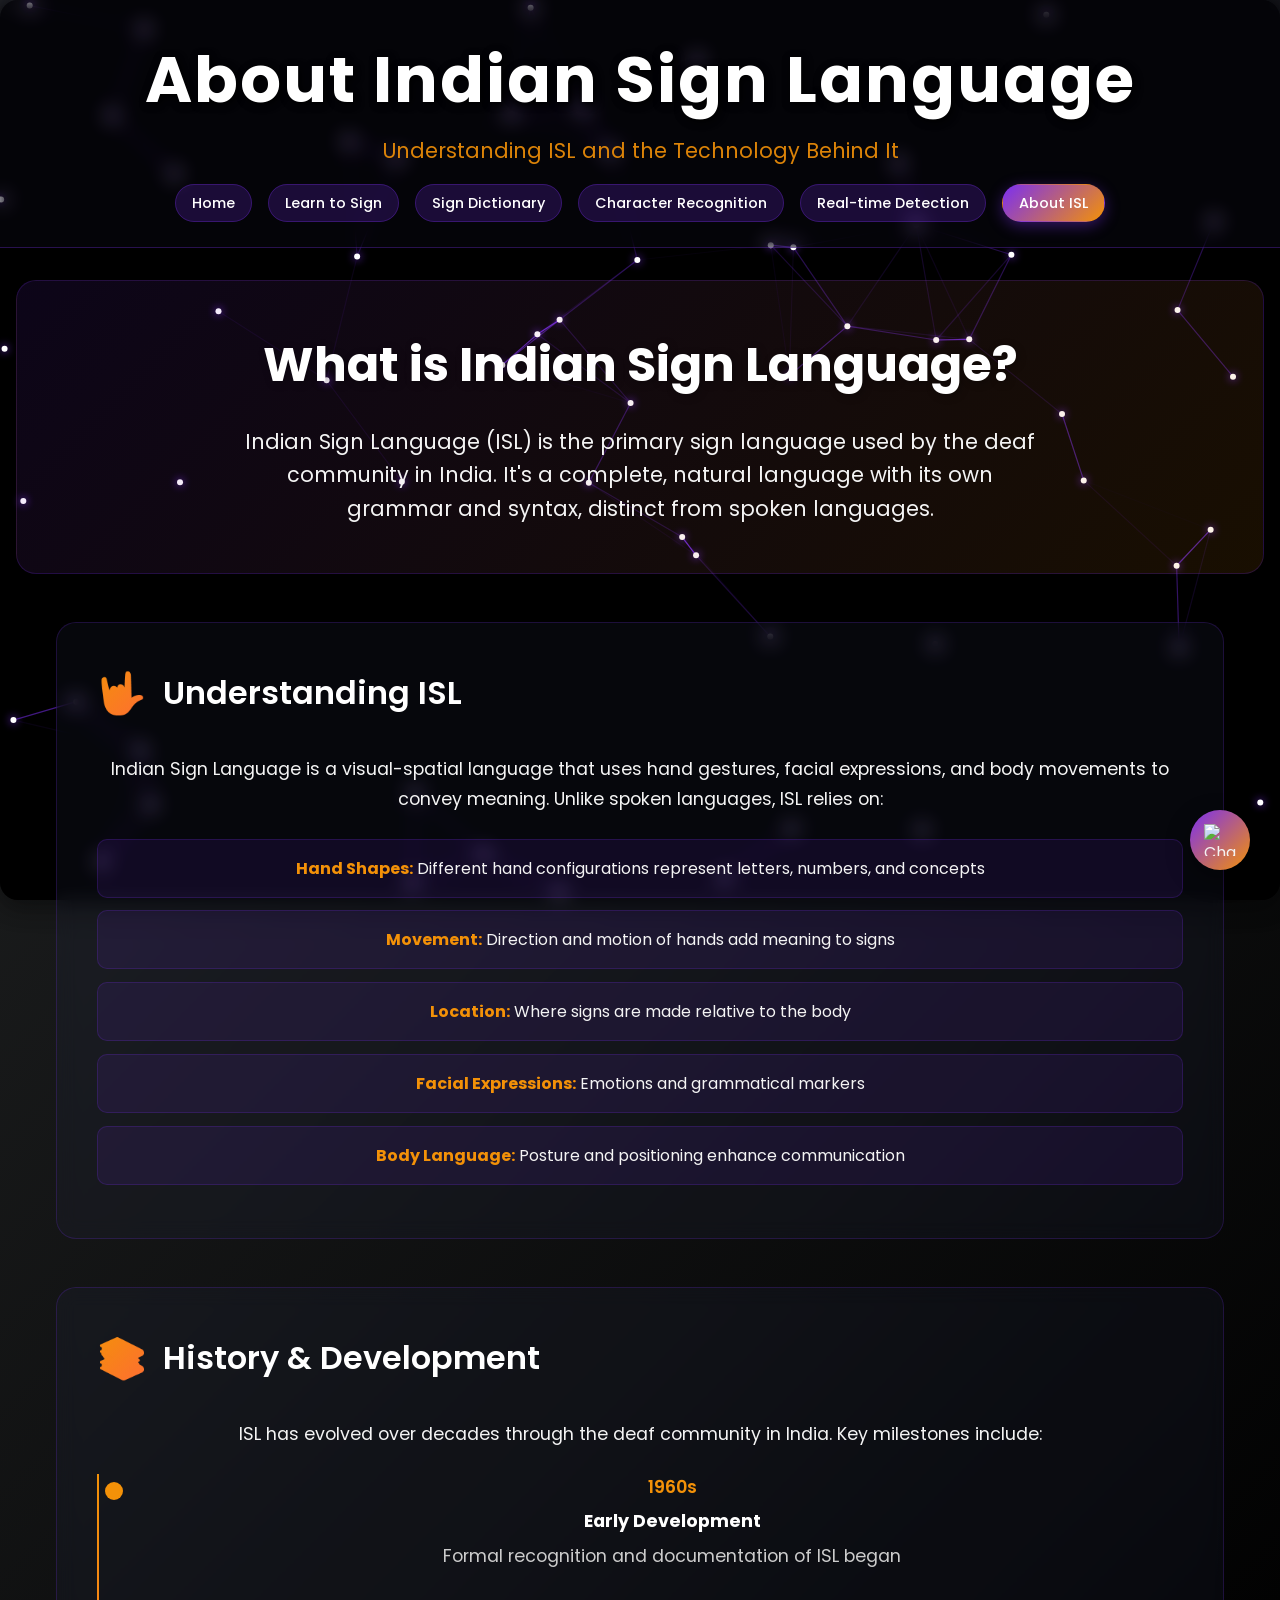
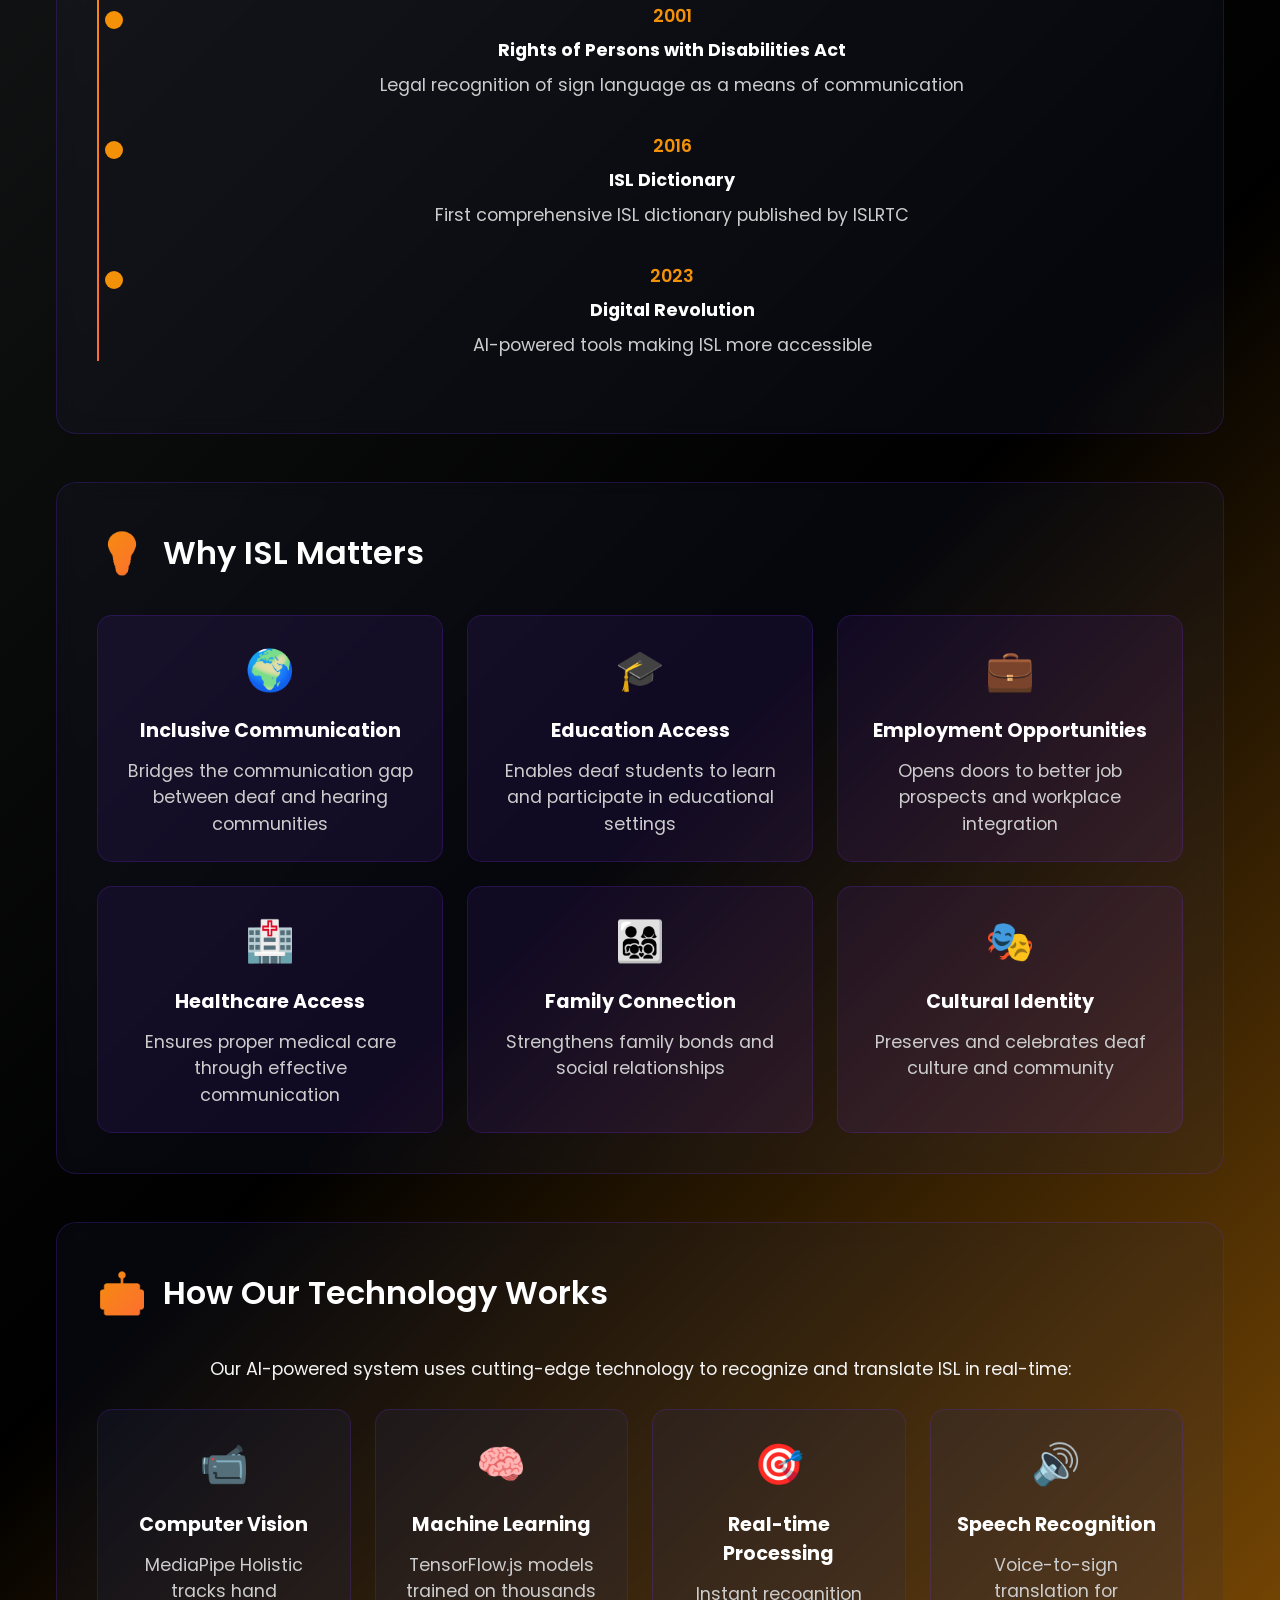
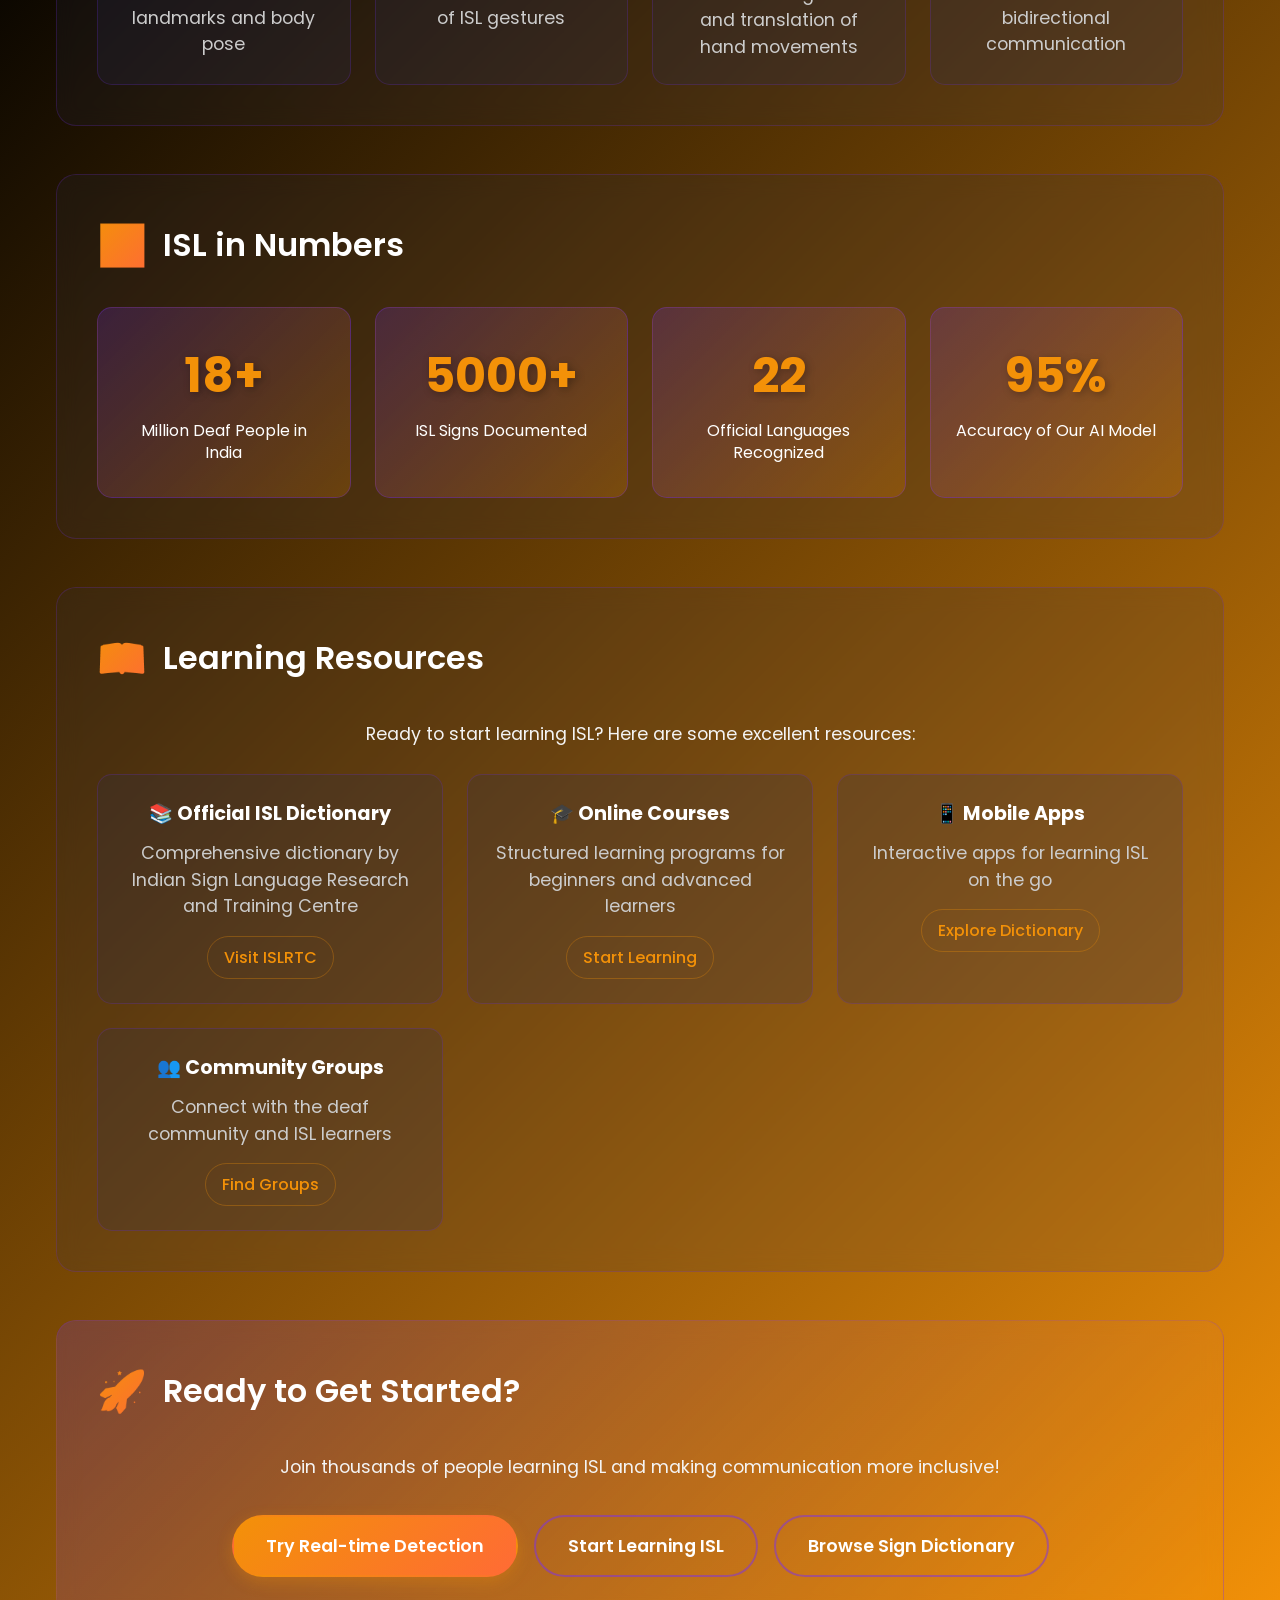
==== src/pages/about.html @ 0813d671 "major fucking changes(character level)" ====
<!DOCTYPE html>
<html lang="en">
<head>
    <meta charset="UTF-8">
    <meta name="viewport" content="width=device-width, initial-scale=1.0">
    <title>About Indian Sign Language - Sign Language Translator</title>
    <meta name="description" content="Learn about Indian Sign Language (ISL), its history, importance, and how AI technology is making it accessible to everyone.">
    <link href="https://fonts.googleapis.com/css2?family=Poppins:wght@300;400;500;600;700&display=swap" rel="stylesheet">
    <link rel="stylesheet" href="../css/style.css">
    <script src="https://cdn.jsdelivr.net/npm/@tensorflow/tfjs@3.11.0/dist/tf.min.js"></script>
    <script src="https://cdn.jsdelivr.net/npm/@mediapipe/holistic/holistic.js" crossorigin="anonymous"></script>
    <script src="https://cdn.jsdelivr.net/npm/@mediapipe/drawing_utils/drawing_utils.js" crossorigin="anonymous"></script>
    <script src="https://cdn.jsdelivr.net/npm/@mediapipe/camera_utils/camera_utils.js" crossorigin="anonymous"></script>
</head>
<body>
    <!-- Background animation canvas -->
    <canvas id="isl-bg-canvas" style="position:fixed;top:0;left:0;width:100vw;height:100vh;z-index:-1;"></canvas>
    
    <header class="header">
        <div class="header-content">
            <h1>About Indian Sign Language</h1>
            <p class="subtitle">Understanding ISL and the Technology Behind It</p>
            
            <!-- Navigation Menu -->
            <nav class="main-nav">
                <ul class="nav-list">
                    <li><a href="../../index.html" class="nav-link">Home</a></li>
                    <li><a href="learn.html" class="nav-link">Learn to Sign</a></li>
                    <li><a href="dictionary.html" class="nav-link">Sign Dictionary</a></li>
                    <li><a href="character.html" class="nav-link">Character Recognition</a></li>
                    <li><a href="realtime.html" class="nav-link">Real-time Detection</a></li>
                    <li><a href="about.html" class="nav-link active">About ISL</a></li>
                </ul>
            </nav>
        </div>
    </header>

    <main class="main-content">
        <!-- Hero Section -->
        <section class="hero-section">
            <div class="hero-content">
                <h2>What is Indian Sign Language?</h2>
                <p class="hero-description">
                    Indian Sign Language (ISL) is the primary sign language used by the deaf community in India. 
                    It's a complete, natural language with its own grammar and syntax, distinct from spoken languages.
                </p>
            </div>
        </section>

        <!-- Main Content Grid -->
        <div class="about-content-grid">
            <!-- What is ISL Section -->
            <section class="about-section">
                <div class="section-header">
                    <div class="section-icon">🤟</div>
                    <h3>Understanding ISL</h3>
                </div>
                <div class="section-content">
                    <p>
                        Indian Sign Language is a visual-spatial language that uses hand gestures, facial expressions, 
                        and body movements to convey meaning. Unlike spoken languages, ISL relies on:
                    </p>
                    <ul class="feature-list">
                        <li><strong>Hand Shapes:</strong> Different hand configurations represent letters, numbers, and concepts</li>
                        <li><strong>Movement:</strong> Direction and motion of hands add meaning to signs</li>
                        <li><strong>Location:</strong> Where signs are made relative to the body</li>
                        <li><strong>Facial Expressions:</strong> Emotions and grammatical markers</li>
                        <li><strong>Body Language:</strong> Posture and positioning enhance communication</li>
                    </ul>
                </div>
            </section>

            <!-- History Section -->
            <section class="about-section">
                <div class="section-header">
                    <div class="section-icon">📚</div>
                    <h3>History & Development</h3>
                </div>
                <div class="section-content">
                    <p>
                        ISL has evolved over decades through the deaf community in India. Key milestones include:
                    </p>
                    <div class="timeline">
                        <div class="timeline-item">
                            <div class="timeline-date">1960s</div>
                            <div class="timeline-content">
                                <h4>Early Development</h4>
                                <p>Formal recognition and documentation of ISL began</p>
                            </div>
                        </div>
                        <div class="timeline-item">
                            <div class="timeline-date">2001</div>
                            <div class="timeline-content">
                                <h4>Rights of Persons with Disabilities Act</h4>
                                <p>Legal recognition of sign language as a means of communication</p>
                            </div>
                        </div>
                        <div class="timeline-item">
                            <div class="timeline-date">2016</div>
                            <div class="timeline-content">
                                <h4>ISL Dictionary</h4>
                                <p>First comprehensive ISL dictionary published by ISLRTC</p>
                            </div>
                        </div>
                        <div class="timeline-item">
                            <div class="timeline-date">2023</div>
                            <div class="timeline-content">
                                <h4>Digital Revolution</h4>
                                <p>AI-powered tools making ISL more accessible</p>
                            </div>
                        </div>
                    </div>
                </div>
            </section>

            <!-- Importance Section -->
            <section class="about-section">
                <div class="section-header">
                    <div class="section-icon">💡</div>
                    <h3>Why ISL Matters</h3>
                </div>
                <div class="section-content">
                    <div class="importance-grid">
                        <div class="importance-card">
                            <div class="importance-icon">🌍</div>
                            <h4>Inclusive Communication</h4>
                            <p>Bridges the communication gap between deaf and hearing communities</p>
                        </div>
                        <div class="importance-card">
                            <div class="importance-icon">🎓</div>
                            <h4>Education Access</h4>
                            <p>Enables deaf students to learn and participate in educational settings</p>
                        </div>
                        <div class="importance-card">
                            <div class="importance-icon">💼</div>
                            <h4>Employment Opportunities</h4>
                            <p>Opens doors to better job prospects and workplace integration</p>
                        </div>
                        <div class="importance-card">
                            <div class="importance-icon">🏥</div>
                            <h4>Healthcare Access</h4>
                            <p>Ensures proper medical care through effective communication</p>
                        </div>
                        <div class="importance-card">
                            <div class="importance-icon">👨‍👩‍👧‍👦</div>
                            <h4>Family Connection</h4>
                            <p>Strengthens family bonds and social relationships</p>
                        </div>
                        <div class="importance-card">
                            <div class="importance-icon">🎭</div>
                            <h4>Cultural Identity</h4>
                            <p>Preserves and celebrates deaf culture and community</p>
                        </div>
                    </div>
                </div>
            </section>

            <!-- Technology Section -->
            <section class="about-section">
                <div class="section-header">
                    <div class="section-icon">🤖</div>
                    <h3>How Our Technology Works</h3>
                </div>
                <div class="section-content">
                    <p>
                        Our AI-powered system uses cutting-edge technology to recognize and translate ISL in real-time:
                    </p>
                    <div class="tech-stack">
                        <div class="tech-item">
                            <div class="tech-icon">📹</div>
                            <h4>Computer Vision</h4>
                            <p>MediaPipe Holistic tracks hand landmarks and body pose</p>
                        </div>
                        <div class="tech-item">
                            <div class="tech-icon">🧠</div>
                            <h4>Machine Learning</h4>
                            <p>TensorFlow.js models trained on thousands of ISL gestures</p>
                        </div>
                        <div class="tech-item">
                            <div class="tech-icon">🎯</div>
                            <h4>Real-time Processing</h4>
                            <p>Instant recognition and translation of hand movements</p>
                        </div>
                        <div class="tech-item">
                            <div class="tech-icon">🔊</div>
                            <h4>Speech Recognition</h4>
                            <p>Voice-to-sign translation for bidirectional communication</p>
                        </div>
                    </div>
                </div>
            </section>

            <!-- Statistics Section -->
            <section class="about-section">
                <div class="section-header">
                    <div class="section-icon">📊</div>
                    <h3>ISL in Numbers</h3>
                </div>
                <div class="section-content">
                    <div class="stats-grid">
                        <div class="stat-card">
                            <div class="stat-number">18+</div>
                            <div class="stat-label">Million Deaf People in India</div>
                        </div>
                        <div class="stat-card">
                            <div class="stat-number">5000+</div>
                            <div class="stat-label">ISL Signs Documented</div>
                        </div>
                        <div class="stat-card">
                            <div class="stat-number">22</div>
                            <div class="stat-label">Official Languages Recognized</div>
                        </div>
                        <div class="stat-card">
                            <div class="stat-number">95%</div>
                            <div class="stat-label">Accuracy of Our AI Model</div>
                        </div>
                    </div>
                </div>
            </section>

            <!-- Learning Resources Section -->
            <section class="about-section">
                <div class="section-header">
                    <div class="section-icon">📖</div>
                    <h3>Learning Resources</h3>
                </div>
                <div class="section-content">
                    <p>
                        Ready to start learning ISL? Here are some excellent resources:
                    </p>
                    <div class="resources-grid">
                        <div class="resource-card">
                            <h4>📚 Official ISL Dictionary</h4>
                            <p>Comprehensive dictionary by Indian Sign Language Research and Training Centre</p>
                            <a href="https://islrtc.nic.in/" target="_blank" class="resource-link">Visit ISLRTC</a>
                        </div>
                        <div class="resource-card">
                            <h4>🎓 Online Courses</h4>
                            <p>Structured learning programs for beginners and advanced learners</p>
                            <a href="learn.html" class="resource-link">Start Learning</a>
                        </div>
                        <div class="resource-card">
                            <h4>📱 Mobile Apps</h4>
                            <p>Interactive apps for learning ISL on the go</p>
                            <a href="dictionary.html" class="resource-link">Explore Dictionary</a>
                        </div>
                        <div class="resource-card">
                            <h4>👥 Community Groups</h4>
                            <p>Connect with the deaf community and ISL learners</p>
                            <a href="#" class="resource-link">Find Groups</a>
                        </div>
                    </div>
                </div>
            </section>

            <!-- Call to Action Section -->
            <section class="about-section cta-section">
                <div class="section-header">
                    <div class="section-icon">🚀</div>
                    <h3>Ready to Get Started?</h3>
                </div>
                <div class="section-content">
                    <p>
                        Join thousands of people learning ISL and making communication more inclusive!
                    </p>
                    <div class="cta-buttons">
                        <a href="index.html" class="cta-button primary">Try Real-time Detection</a>
                        <a href="learn.html" class="cta-button secondary">Start Learning ISL</a>
                        <a href="dictionary.html" class="cta-button secondary">Browse Sign Dictionary</a>
                    </div>
                </div>
            </section>
        </div>
    </main>

    <!-- Chat Support -->
    <div id="chat-bubble" class="chat-bubble" aria-label="Open chat support">
        <img src="https://img.icons8.com/color/48/000000/chat--v1.png" alt="Chat Support"/>
    </div>

    <div id="chat-window" class="chat-window" role="dialog" aria-labelledby="chat-header">
        <div id="chat-header" class="chat-header">
            <h2 id="chat-title">Sign Language Bot</h2>
            <button id="close-chat" aria-label="Close chat">×</button>
        </div>
        <div id="chat-body" class="chat-body">
            <div class="chat-message bot">
                <p>Hello! I'm your Sign Language Assistant. Ask me anything about ISL, this project, or how to get started with sign language learning!</p>
            </div>
        </div>
        <div id="chat-footer" class="chat-footer">
            <input type="text" id="chat-input" placeholder="Ask a question..." aria-label="Type your message">
            <button id="chat-send" aria-label="Send message">Send</button>
        </div>
    </div>

    <script src="../js/script.js"></script>
</body>
</html>
---- src/css/style.css ----
/* Ensures ISL background animation covers the whole website and is always behind all content */
#isl-bg-canvas {
    position: fixed !important;
    top: 0;
    left: 0;
    width: 100vw !important;
    height: 100vh !important;
    z-index: -1000 !important;
    pointer-events: none;
    opacity: 0.45;
}

/* Ensures node animation canvas always covers the whole website */
#node-bg-canvas {
    position: fixed !important;
    top: 0 !important;
    left: 0 !important;
    width: 100vw !important;
    height: 100vh !important;
    z-index: -1 !important;
    pointer-events: none !important;
    display: block !important;
}

@import url('https://fonts.googleapis.com/css2?family=Poppins:wght@300;400;500;600;700&display=swap');

/* Resets and Base Styles */
* {
    margin: 0;
    padding: 0;
    box-sizing: border-box;
}

body {
    font-family: 'Poppins', sans-serif;
    display: flex;
    flex-direction: column;
    align-items: center;
    justify-content: flex-start;
    min-height: 100vh;
    background: linear-gradient(135deg, #232526 0%, #000000 50%, #f39108 100%);
    color: #f4f4f4;
    text-align: center;
    transition: background 0.5s;
    overflow-x: hidden;
}

/* Header Styles */
.header {
    width: 100%;
    padding: 2rem 1rem;
    background: rgba(44, 47, 84, 0.1);
    backdrop-filter: blur(10px);
    border-bottom: 1px solid rgba(123, 47, 242, 0.3);
    margin-bottom: 2rem;
}

.header-content {
    max-width: 1200px;
    margin: 0 auto;
}

.header h1 {
    font-weight: 700;
    font-size: clamp(2.5rem, 5vw, 4rem);
    letter-spacing: 2px;
    color: #fff;
    text-shadow: 2px 2px 8px #000000, 0 2px 8px rgba(0,0,0,0.25);
    margin-bottom: 0.5rem;
}

.subtitle {
    font-size: clamp(1rem, 2.5vw, 1.3rem);
    color: #f39108;
    font-weight: 400;
    opacity: 0.9;
    margin-bottom: 1.5rem;
}

/* Navigation Styles */
.main-nav {
    margin-top: 1rem;
}

.nav-list {
    display: flex;
    list-style: none;
    gap: 1rem;
    justify-content: center;
    flex-wrap: wrap;
}

.nav-link {
    color: #fff;
    text-decoration: none;
    padding: 0.5rem 1rem;
    border-radius: 25px;
    background: rgba(123, 47, 242, 0.2);
    border: 1px solid rgba(123, 47, 242, 0.3);
    transition: all 0.3s ease;
    font-weight: 500;
    font-size: 0.9rem;
}

.nav-link:hover {
    background: rgba(123, 47, 242, 0.4);
    border-color: rgba(123, 47, 242, 0.6);
    transform: translateY(-2px);
}

.nav-link.active {
    background: linear-gradient(135deg, #7b2ff2, #f39108);
    border-color: transparent;
    box-shadow: 0 4px 15px rgba(123, 47, 242, 0.4);
}

/* Main Content */
.main-content {
    width: 100%;
    max-width: 1400px;
    margin: 0 auto;
    padding: 0 1rem;
}

/* Main Layout */
.main-flex-row {
    display: flex;
    flex-direction: row;
    justify-content: center;
    align-items: flex-start;
    gap: 2rem;
    width: 100%;
    margin-bottom: 3rem;
}

/* Container Styles */
.container {
    display: flex;
    flex-direction: column;
    align-items: center;
    background: rgba(44, 47, 84, 0.35);
    border-radius: 20px;
    box-shadow: 0 8px 32px 0 rgba(31, 38, 135, 0.18);
    padding: 2rem;
    backdrop-filter: blur(16px) saturate(180%);
    -webkit-backdrop-filter: blur(16px) saturate(180%);
    border: 1.5px solid #ebe9ed;
    transition: transform 0.3s ease, box-shadow 0.3s ease;
    min-width: 800px;
    max-width: 800px;
}

.container:hover {
    transform: translateY(-5px);
    box-shadow: 0 15px 40px 0 rgba(123, 47, 242, 0.2);
}

/* Camera Section */
.camera-section {
    width: 100%;
}

.camera-header {
    display: flex;
    justify-content: space-between;
    align-items: center;
    margin-bottom: 1.5rem;
    padding: 0 1rem;
}

.camera-header h2 {
    font-size: 1.5rem;
    color: #fff;
    font-weight: 600;
}

.status-indicator {
    display: flex;
    align-items: center;
    gap: 0.5rem;
}

.status-dot {
    width: 8px;
    height: 8px;
    border-radius: 50%;
    background: #f39108;
    animation: pulse 2s infinite;
}

.status-text {
    font-size: 0.9rem;
    color: #f39108;
    font-weight: 500;
}

@keyframes pulse {
    0%, 100% { opacity: 1; }
    50% { opacity: 0.5; }
}

/* Video Container */
.video-container {
    position: relative;
    margin-bottom: 1.5rem;
}

canvas {
    border-radius: 18px;
    box-shadow: 0 8px 25px rgba(0,0,0,0.3);
    width: 760px !important;
    height: 540px !important;
    background: #000;
}

.camera-overlay {
    position: absolute;
    top: 50%;
    left: 50%;
    transform: translate(-50%, -50%);
    background: rgba(0, 0, 0, 0.7);
    color: white;
    padding: 1rem 2rem;
    border-radius: 25px;
    backdrop-filter: blur(10px);
    opacity: 0.8;
    pointer-events: none;
}

.overlay-text {
    font-size: 1.1rem;
    font-weight: 500;
}

/* Detection Output */
.detection-output {
    text-align: center;
    padding: 1rem;
}

.detection-output h3 {
    font-size: 1.2rem;
    color: #f39108;
    margin-bottom: 0.5rem;
    font-weight: 600;
}

.output-text {
    font-size: 2.5rem;
    font-weight: 600;
    color: #fff;
    min-height: 60px;
    animation: fadeIn 0.5s ease-in-out;
    text-shadow: 2px 2px 4px rgba(0,0,0,0.7);
    background: linear-gradient(45deg, #fff, #f39108);
    -webkit-background-clip: text;
    -webkit-text-fill-color: transparent;
    background-clip: text;
}

@keyframes fadeIn {
    from {
        opacity: 0;
        transform: translateY(20px);
    }
    to {
        opacity: 1;
        transform: translateY(0);
    }
}

/* Tutorial Panel */
.tutorial-panel {
    width: 100%;
    max-width: 900px;
    min-width: 700px;
    height: auto;
    background: rgba(44, 47, 84, 0.35);
    border-radius: 20px;
    box-shadow: 0 8px 32px 0 rgba(31, 38, 135, 0.18);
    padding: 2rem;
    backdrop-filter: blur(16px) saturate(180%);
    -webkit-backdrop-filter: blur(16px) saturate(180%);
    border: 1.2px solid #7b2ff2;
    display: flex;
    flex-direction: column;
    align-items: center;
}

.tutorial-title {
    font-size: 1.4rem;
    font-weight: 600;
    margin-bottom: 1.5rem;
    color: #fff;
    letter-spacing: 1px;
    text-align: center;
    padding-bottom: 1rem;
    border-bottom: 2px solid rgba(123, 47, 242, 0.3);
}

.tutorial-section {
    display: flex;
    flex-direction: column;
    align-items: center;
    margin-bottom: 1.5rem;
    padding: 1rem;
    background: rgba(123, 47, 242, 0.1);
    border-radius: 15px;
    transition: transform 0.3s ease;
}

.tutorial-section:hover {
    transform: translateY(-3px);
    background: rgba(123, 47, 242, 0.2);
}

.tutorial-section h3 {
    margin: 0 0 0.8rem 0;
    font-size: 1.1rem;
    color: #fff;
    letter-spacing: 1px;
    font-weight: 600;
}

.tutorial-gif {
    width: 100%;
    height: auto;
    aspect-ratio: 1/1;
    object-fit: contain;
    border-radius: 12px;
    background: rgba(0, 0, 0, 0.2);
    box-shadow: 0 4px 15px rgba(0,0,0,0.3);
    margin-bottom: 0.8rem;
}

.sign-description {
    font-size: 0.9rem;
    color: #ccc;
    text-align: center;
    line-height: 1.4;
}

/* Help Section */
.help-section-container {
    display: flex;
    justify-content: center;
    width: 100%;
    margin-bottom: 1rem;
}

.help-section {
    width: 800px;
    margin: 0;
    padding: 0;
}

.help-content {
    background: rgba(44, 47, 84, 0.25);
    border-radius: 20px;
    padding: 2rem;
    backdrop-filter: blur(16px);
    border: 1px solid rgba(123, 47, 242, 0.2);
}

.help-content h2 {
    font-size: 2rem;
    color: #fff;
    margin-bottom: 2rem;
    text-align: center;
    font-weight: 600;
}

.help-steps {
    display: flex;
    flex-direction: row;
    flex-wrap: wrap;
    gap: 1.5rem;
    justify-content: center;
}

.step {
    display: flex;
    align-items: center;
    gap: 1rem;
    padding: 1rem;
    background: rgba(123, 47, 242, 0.1);
    border-radius: 15px;
    transition: transform 0.3s ease;
    min-width: 200px;
    flex: 0 1 auto;
}

.step:hover {
    transform: translateY(-2px);
    background: rgba(123, 47, 242, 0.2);
}

.step-number {
    width: 40px;
    height: 40px;
    background: linear-gradient(135deg, #7b2ff2, #f39108);
    border-radius: 50%;
    display: flex;
    align-items: center;
    justify-content: center;
    font-weight: 700;
    color: white;
    font-size: 1.2rem;
}

.step p {
    font-size: 1rem;
    color: #fff;
    font-weight: 500;
}

/* Audio Section */
.audio-section {
    width: 100%;
    max-width: 1200px;
    margin: 2rem auto;
    padding: 0 1rem;
}

.audio-container {
    background: rgba(44, 47, 84, 0.35);
    border-radius: 20px;
    padding: 2rem;
    backdrop-filter: blur(16px) saturate(180%);
    border: 1.5px solid rgba(123, 47, 242, 0.3);
    box-shadow: 0 8px 32px 0 rgba(31, 38, 135, 0.18);
}

.audio-header {
    text-align: center;
    margin-bottom: 2rem;
}

.audio-header h2 {
    font-size: 2rem;
    color: #fff;
    margin-bottom: 0.5rem;
    font-weight: 600;
}

.audio-header p {
    color: #f39108;
    font-size: 1.1rem;
    opacity: 0.9;
}

.audio-controls {
    display: flex;
    flex-direction: column;
    align-items: center;
    gap: 1rem;
    margin-bottom: 2rem;
}

.mic-button {
    background: linear-gradient(135deg, #7b2ff2, #f39108);
    border: none;
    border-radius: 50px;
    padding: 1.5rem 3rem;
    cursor: pointer;
    transition: all 0.3s ease;
    display: flex;
    align-items: center;
    gap: 1rem;
    box-shadow: 0 8px 25px rgba(123, 47, 242, 0.4);
}

.mic-button:hover {
    transform: translateY(-3px);
    box-shadow: 0 12px 35px rgba(123, 47, 242, 0.6);
}

.mic-button:active {
    transform: translateY(-1px);
}

.mic-button.recording {
    background: linear-gradient(135deg, #ff4444, #ff6b6b);
    animation: pulse-recording 1.5s infinite;
}

@keyframes pulse-recording {
    0%, 100% { 
        transform: scale(1);
        box-shadow: 0 8px 25px rgba(255, 68, 68, 0.4);
    }
    50% { 
        transform: scale(1.05);
        box-shadow: 0 12px 35px rgba(255, 68, 68, 0.6);
    }
}

.mic-icon {
    font-size: 2rem;
    color: white;
}

.mic-text {
    color: white;
    font-size: 1.2rem;
    font-weight: 600;
}

.audio-status {
    text-align: center;
}

#audio-status-text {
    color: #f39108;
    font-size: 1rem;
    font-weight: 500;
}

.audio-output {
    display: grid;
    grid-template-columns: 1fr 1fr;
    gap: 2rem;
    margin-top: 2rem;
}

.speech-display, .gif-display {
    background: rgba(123, 47, 242, 0.1);
    border-radius: 15px;
    padding: 1.5rem;
    border: 1px solid rgba(123, 47, 242, 0.2);
}

.speech-display h3, .gif-display h3 {
    color: #f39108;
    font-size: 1.2rem;
    margin-bottom: 1rem;
    text-align: center;
    font-weight: 600;
}

.speech-text {
    color: #fff;
    font-size: 1.1rem;
    min-height: 60px;
    display: flex;
    align-items: center;
    justify-content: center;
    text-align: center;
    background: rgba(0, 0, 0, 0.2);
    border-radius: 10px;
    padding: 1rem;
    border: 1px dashed rgba(123, 47, 242, 0.3);
}

.gif-container {
    min-height: 200px;
    display: flex;
    align-items: center;
    justify-content: center;
    background: rgba(0, 0, 0, 0.2);
    border-radius: 10px;
    border: 1px dashed rgba(123, 47, 242, 0.3);
    overflow: hidden;
}

.placeholder-text {
    color: #ccc;
    font-size: 1rem;
    text-align: center;
    opacity: 0.7;
}

.gif-container img {
    max-width: 100%;
    max-height: 100%;
    border-radius: 8px;
    box-shadow: 0 4px 15px rgba(0, 0, 0, 0.3);
}

.gif-label {
    position: absolute;
    bottom: 10px;
    left: 50%;
    transform: translateX(-50%);
    background: rgba(0, 0, 0, 0.8);
    color: white;
    padding: 0.5rem 1rem;
    border-radius: 20px;
    font-size: 0.9rem;
    font-weight: 500;
}

.no-match {
    text-align: center;
    color: #ccc;
}

.no-match-icon {
    font-size: 3rem;
    margin-bottom: 1rem;
    opacity: 0.7;
}

.no-match-text {
    font-size: 1.1rem;
    margin-bottom: 0.5rem;
    color: #f39108;
    font-weight: 500;
}

.no-match-hint {
    font-size: 0.9rem;
    opacity: 0.8;
    line-height: 1.4;
}

.matching-gif {
    position: relative;
}

/* Loading Overlay */
.loading-overlay {
    position: fixed;
    top: 0;
    left: 0;
    width: 100vw;
    height: 100vh;
    background: rgba(0, 0, 0, 0.9);
    display: flex;
    align-items: center;
    justify-content: center;
    z-index: 9999;
    backdrop-filter: blur(10px);
}

.loading-content {
    text-align: center;
    color: white;
}

.loading-spinner {
    width: 60px;
    height: 60px;
    border: 4px solid rgba(123, 47, 242, 0.3);
    border-top: 4px solid #7b2ff2;
    border-radius: 50%;
    animation: spin 1s linear infinite;
    margin: 0 auto 1rem;
}

@keyframes spin {
    0% { transform: rotate(0deg); }
    100% { transform: rotate(360deg); }
}

.loading-content h3 {
    font-size: 1.5rem;
    margin-bottom: 0.5rem;
    color: #f39108;
}

.loading-content p {
    color: #ccc;
    font-size: 1rem;
}

/* Chatbot Styles */
.chat-bubble {
    position: fixed;
    bottom: 30px;
    right: 30px;
    width: 60px;
    height: 60px;
    background: linear-gradient(135deg, #7b2ff2 0%, #f39108 100%);
    border-radius: 50%;
    display: flex;
    align-items: center;
    justify-content: center;
    cursor: pointer;
    box-shadow: 0 8px 25px rgba(0,0,0,0.4);
    transition: all 0.3s ease;
    z-index: 1000;
}

.chat-bubble:hover {
    transform: scale(1.1);
    box-shadow: 0 12px 35px rgba(123, 47, 242, 0.6);
}

.chat-bubble img {
    width: 32px;
    height: 32px;
}

.chat-window {
    position: fixed;
    bottom: 100px;
    right: 30px;
    width: 350px;
    max-width: 90vw;
    height: 450px;
    background: linear-gradient(135deg, #232526 0%, #3a3d7c 100%);
    border-radius: 20px;
    box-shadow: 0 15px 40px rgba(0, 0, 0, 0.8);
    display: none;
    flex-direction: column;
    overflow: hidden;
    animation: slideInUp 0.3s ease-out;
    z-index: 1000;
    border: 1px solid rgba(123, 47, 242, 0.3);
}

@keyframes slideInUp {
    from {
        transform: translateY(100px);
        opacity: 0;
    }
    to {
        transform: translateY(0);
        opacity: 1;
    }
}

.chat-header {
    background: linear-gradient(135deg, #7b2ff2 0%, #f39108 100%);
    color: #fff;
    padding: 1rem;
    display: flex;
    justify-content: space-between;
    align-items: center;
    border-radius: 20px 20px 0 0;
}

.chat-header h2 {
    margin: 0;
    font-size: 1.2rem;
    font-weight: 600;
}

#close-chat {
    background: none;
    border: none;
    color: #fff;
    font-size: 1.5rem;
    cursor: pointer;
    padding: 0.2rem;
    border-radius: 50%;
    transition: background-color 0.3s ease;
    width: 30px;
    height: 30px;
    display: flex;
    align-items: center;
    justify-content: center;
}

#close-chat:hover {
    background-color: rgba(255, 255, 255, 0.2);
}

.chat-body {
    flex-grow: 1;
    padding: 1rem;
    overflow-y: auto;
    color: #e0e0e0;
    background: #232526;
}

.chat-message {
    margin-bottom: 1rem;
    display: flex;
    flex-direction: column;
}

.chat-message.user {
    align-items: flex-end;
}

.chat-message.bot {
    align-items: flex-start;
}

.chat-message p {
    margin: 0;
    padding: 0.8rem 1rem;
    border-radius: 20px;
    max-width: 80%;
    line-height: 1.4;
    word-wrap: break-word;
}

.chat-message.user p {
    background: linear-gradient(135deg, #7b2ff2, #f39108);
    color: #fff;
    border-bottom-right-radius: 5px;
}

.chat-message.bot p {
    background: rgba(123, 47, 242, 0.3);
    color: #fff;
    border-bottom-left-radius: 5px;
}

.chat-footer {
    display: flex;
    padding: 1rem;
    border-top: 1px solid #33353a;
    background: #2a2a2a;
}

#chat-input {
    flex-grow: 1;
    border: none;
    padding: 0.8rem 1rem;
    border-radius: 25px;
    background-color: #3a3a3a;
    color: #fff;
    margin-right: 0.8rem;
    font-size: 0.9rem;
}

#chat-input:focus {
    outline: none;
    box-shadow: 0 0 0 2px rgba(123, 47, 242, 0.5);
}

#chat-send {
    background: linear-gradient(135deg, #7b2ff2, #f39108);
    color: #fff;
    border: none;
    padding: 0.8rem 1.2rem;
    border-radius: 25px;
    cursor: pointer;
    transition: all 0.3s ease;
    font-weight: 500;
    font-size: 0.9rem;
}

#chat-send:hover {
    transform: translateY(-2px);
    box-shadow: 0 5px 15px rgba(123, 47, 242, 0.4);
}

/* Responsive Design */
@media (max-width: 1200px) {
    .main-flex-row {
        flex-direction: column;
        align-items: center;
        gap: 2rem;
    }
    
    .container {
        min-width: 90vw;
        max-width: 90vw;
    }
    
    .tutorial-panel {
        max-width: 100vw;
        min-width: 0;
        padding: 1rem;
    }
    
    canvas {
        width: 90vw !important;
        height: auto !important;
        max-height: 60vh;
    }
}

@media (max-width: 900px) {
    .character-grid {
        grid-template-columns: repeat(2, 1fr);
    }
}

@media (max-width: 768px) {
    .header {
        padding: 1.5rem 1rem;
    }
    
    .header h1 {
        font-size: 2.5rem;
    }
    
    .subtitle {
        font-size: 1rem;
    }
    
    .container {
        padding: 1.5rem;
        min-width: 95vw;
        max-width: 95vw;
    }
    
    .tutorial-panel {
        min-width: 95vw;
        max-width: 95vw;
        padding: 1rem;
    }
    
    .help-steps {
        grid-template-columns: 1fr;
    }
    
    .chat-window {
        width: 95vw;
        right: 2.5vw;
        left: 2.5vw;
    }
    
    .camera-header {
        flex-direction: column;
        gap: 1rem;
        text-align: center;
    }
    
    .audio-output {
        grid-template-columns: 1fr;
        gap: 1.5rem;
    }
    
    .mic-button {
        padding: 1.2rem 2.5rem;
    }
    
    .mic-text {
        font-size: 1.1rem;
    }
}

@media (max-width: 600px) {
    .character-grid {
        grid-template-columns: 1fr;
    }
    .character-item {
        min-height: 120px;
        padding: 0.5rem;
    }
}

@media (max-width: 480px) {
    .header h1 {
        font-size: 2rem;
    }
    
    .container {
        padding: 1rem;
    }
    
    .tutorial-section {
        padding: 0.8rem;
    }
    
    .help-section {
        padding: 1rem;
    }
    
    .help-content {
        padding: 1.5rem;
    }
}

/* Learn Page Styles */
.section-title {
    font-size: 2.5rem;
    color: #fff;
    text-align: center;
    margin-bottom: 3rem;
    font-weight: 600;
    text-shadow: 2px 2px 8px rgba(0,0,0,0.5);
}

/* Learning Categories */
.learning-categories {
    margin-bottom: 4rem;
}

.categories-grid {
    display: grid;
    grid-template-columns: repeat(auto-fit, minmax(300px, 1fr));
    gap: 2rem;
    margin-bottom: 3rem;
}

.category-card {
    background: rgba(44, 47, 84, 0.35);
    border-radius: 20px;
    padding: 2rem;
    text-align: center;
    border: 1px solid rgba(123, 47, 242, 0.2);
    transition: all 0.3s ease;
    backdrop-filter: blur(16px);
}

.category-card:hover {
    transform: translateY(-5px);
    border-color: rgba(123, 47, 242, 0.5);
    box-shadow: 0 15px 40px rgba(123, 47, 242, 0.2);
}

.category-icon {
    font-size: 3rem;
    margin-bottom: 1rem;
}

.category-card h3 {
    color: #fff;
    font-size: 1.5rem;
    margin-bottom: 1rem;
    font-weight: 600;
}

.category-card p {
    color: #ccc;
    margin-bottom: 1.5rem;
    line-height: 1.5;
}

.category-stats {
    display: flex;
    justify-content: center;
    gap: 1rem;
    margin-bottom: 1.5rem;
}

.category-stats span {
    background: rgba(123, 47, 242, 0.2);
    color: #f39108;
    padding: 0.3rem 0.8rem;
    border-radius: 15px;
    font-size: 0.8rem;
    font-weight: 500;
}

.start-learning-btn {
    background: linear-gradient(135deg, #7b2ff2, #f39108);
    border: none;
    color: white;
    padding: 0.8rem 1.5rem;
    border-radius: 25px;
    cursor: pointer;
    font-weight: 500;
    transition: all 0.3s ease;
}

.start-learning-btn:hover {
    transform: translateY(-2px);
    box-shadow: 0 8px 25px rgba(123, 47, 242, 0.4);
}

/* Featured Lesson */
.featured-lesson {
    margin-bottom: 4rem;
}

.lesson-container {
    display: grid;
    grid-template-columns: 1fr 1fr;
    gap: 3rem;
    align-items: center;
    background: rgba(44, 47, 84, 0.25);
    border-radius: 20px;
    padding: 2rem;
    border: 1px solid rgba(123, 47, 242, 0.2);
}

.lesson-video {
    text-align: center;
}

.featured-video-preview {
    position: relative;
    border-radius: 15px;
    overflow: hidden;
    cursor: pointer;
    transition: all 0.3s ease;
    border: 2px solid rgba(123, 47, 242, 0.2);
}

.featured-video-preview:hover {
    border-color: rgba(123, 47, 242, 0.5);
    transform: scale(1.02);
}

.featured-thumbnail {
    width: 100%;
    height: 300px;
    object-fit: cover;
    transition: transform 0.3s ease;
}

.featured-video-preview:hover .featured-thumbnail {
    transform: scale(1.05);
}

.video-overlay {
    position: absolute;
    top: 0;
    left: 0;
    right: 0;
    bottom: 0;
    background: rgba(0, 0, 0, 0.5);
    display: flex;
    flex-direction: column;
    align-items: center;
    justify-content: center;
    transition: background 0.3s ease;
}

.featured-video-preview:hover .video-overlay {
    background: rgba(0, 0, 0, 0.3);
}

.video-placeholder {
    background: #000;
    border-radius: 15px;
    padding: 3rem;
    cursor: pointer;
    transition: all 0.3s ease;
    border: 2px solid rgba(123, 47, 242, 0.2);
}

.video-placeholder:hover {
    border-color: rgba(123, 47, 242, 0.5);
    transform: scale(1.02);
}

.play-button {
    font-size: 4rem;
    margin-bottom: 1rem;
    color: #f39108;
}

.lesson-content h3 {
    color: #fff;
    font-size: 1.8rem;
    margin-bottom: 1rem;
    font-weight: 600;
}

.lesson-content .lesson-description {
    color: #ccc;
    font-size: 1rem;
    line-height: 1.6;
    margin-bottom: 1.5rem;
}

.lesson-progress {
    margin-bottom: 2rem;
}

.progress-bar {
    width: 100%;
    height: 8px;
    background: rgba(123, 47, 242, 0.2);
    border-radius: 4px;
    overflow: hidden;
    margin-bottom: 0.5rem;
}

.progress-fill {
    height: 100%;
    background: linear-gradient(90deg, #7b2ff2, #f39108);
    border-radius: 4px;
    transition: width 0.3s ease;
}

.progress-text {
    color: #f39108;
    font-size: 0.9rem;
    font-weight: 500;
}

.lesson-steps {
    margin-bottom: 2rem;
}

.step-item {
    display: flex;
    align-items: center;
    gap: 1rem;
    margin-bottom: 1rem;
    padding: 0.8rem;
    background: rgba(123, 47, 242, 0.1);
    border-radius: 10px;
    border: 1px solid rgba(123, 47, 242, 0.2);
}

.step-item.completed {
    background: rgba(76, 175, 80, 0.2);
    border-color: rgba(76, 175, 80, 0.4);
}

.step-number {
    width: 30px;
    height: 30px;
    background: linear-gradient(135deg, #7b2ff2, #f39108);
    border-radius: 50%;
    display: flex;
    align-items: center;
    justify-content: center;
    color: white;
    font-weight: 600;
    font-size: 0.9rem;
}

.step-item.completed .step-number {
    background: linear-gradient(135deg, #4CAF50, #45a049);
}

.step-text {
    color: #fff;
    font-weight: 500;
}

.start-lesson-btn {
    background: linear-gradient(135deg, #7b2ff2, #f39108);
    border: none;
    color: white;
    padding: 1rem 2rem;
    border-radius: 25px;
    cursor: pointer;
    font-weight: 600;
    font-size: 1.1rem;
    transition: all 0.3s ease;
    width: 100%;
}

.start-lesson-btn:hover {
    transform: translateY(-2px);
    box-shadow: 0 8px 25px rgba(123, 47, 242, 0.4);
}

/* Learning Tips */
.learning-tips {
    margin-bottom: 4rem;
}

.tips-grid {
    display: grid;
    grid-template-columns: repeat(auto-fit, minmax(250px, 1fr));
    gap: 2rem;
}

.tip-card {
    background: rgba(44, 47, 84, 0.25);
    border-radius: 20px;
    padding: 2rem;
    text-align: center;
    border: 1px solid rgba(123, 47, 242, 0.2);
    transition: all 0.3s ease;
}

.tip-card:hover {
    transform: translateY(-3px);
    border-color: rgba(123, 47, 242, 0.4);
    box-shadow: 0 10px 30px rgba(123, 47, 242, 0.2);
}

.tip-icon {
    font-size: 2.5rem;
    margin-bottom: 1rem;
}

.tip-card h4 {
    color: #fff;
    font-size: 1.3rem;
    margin-bottom: 1rem;
    font-weight: 600;
}

.tip-card p {
    color: #ccc;
    line-height: 1.5;
}

/* Progress Tracking */
.progress-tracking {
    margin-bottom: 4rem;
}

.progress-overview {
    display: grid;
    grid-template-columns: repeat(auto-fit, minmax(250px, 1fr));
    gap: 2rem;
}

.progress-card {
    background: rgba(44, 47, 84, 0.25);
    border-radius: 20px;
    padding: 2rem;
    text-align: center;
    border: 1px solid rgba(123, 47, 242, 0.2);
}

.progress-card h3 {
    color: #fff;
    font-size: 1.3rem;
    margin-bottom: 1.5rem;
    font-weight: 600;
}

.progress-circle {
    width: 120px;
    height: 120px;
    border-radius: 50%;
    background: linear-gradient(135deg, #7b2ff2, #f39108);
    display: flex;
    align-items: center;
    justify-content: center;
    margin: 0 auto 1rem;
    box-shadow: 0 8px 25px rgba(123, 47, 242, 0.4);
}

.progress-number {
    color: white;
    font-size: 2rem;
    font-weight: 700;
}

.streak-counter, .time-counter {
    color: #f39108;
    font-size: 2.5rem;
    font-weight: 700;
    margin-bottom: 1rem;
}

.progress-card p {
    color: #ccc;
    font-size: 0.9rem;
}

/* Floating Action Button */
.floating-action-btn {
    position: fixed;
    bottom: 30px;
    right: 30px;
    width: 60px;
    height: 60px;
    background: linear-gradient(135deg, #7b2ff2, #f39108);
    border: none;
    border-radius: 50%;
    color: white;
    font-size: 1.5rem;
    font-weight: bold;
    cursor: pointer;
    box-shadow: 0 8px 25px rgba(123, 47, 242, 0.4);
    transition: all 0.3s ease;
    z-index: 1000;
    display: flex;
    align-items: center;
    justify-content: center;
}

.floating-action-btn:hover {
    transform: translateY(-3px);
    box-shadow: 0 12px 35px rgba(123, 47, 242, 0.6);
}

.floating-action-btn:active {
    transform: translateY(-1px);
}

/* Responsive Design for Learn Page */
@media (max-width: 768px) {
    .lesson-container {
        grid-template-columns: 1fr;
        gap: 2rem;
    }
    
    .categories-grid {
        grid-template-columns: 1fr;
    }
    
    .tips-grid {
        grid-template-columns: 1fr;
    }
    
    .progress-overview {
        grid-template-columns: 1fr;
    }
    
    .section-title {
        font-size: 2rem;
    }
    
    .floating-action-btn {
        bottom: 20px;
        right: 20px;
        width: 50px;
        height: 50px;
        font-size: 1.2rem;
    }
}

/* Dictionary Page Styles */
.search-section {
    margin-bottom: 3rem;
}

.search-container {
    background: rgba(44, 47, 84, 0.25);
    border-radius: 20px;
    padding: 2rem;
    border: 1px solid rgba(123, 47, 242, 0.2);
}

.search-box {
    display: flex;
    gap: 1rem;
    margin-bottom: 1.5rem;
}

.search-input {
    flex: 1;
    padding: 1rem 1.5rem;
    border: 1px solid rgba(123, 47, 242, 0.3);
    border-radius: 25px;
    background: rgba(0, 0, 0, 0.3);
    color: #fff;
    font-size: 1rem;
    transition: all 0.3s ease;
}

.search-input:focus {
    outline: none;
    border-color: rgba(123, 47, 242, 0.6);
    box-shadow: 0 0 0 2px rgba(123, 47, 242, 0.2);
}

.search-btn {
    background: linear-gradient(135deg, #7b2ff2, #f39108);
    border: none;
    color: white;
    padding: 1rem 1.5rem;
    border-radius: 25px;
    cursor: pointer;
    transition: all 0.3s ease;
    font-size: 1rem;
}

.search-btn:hover {
    transform: translateY(-2px);
    box-shadow: 0 8px 25px rgba(123, 47, 242, 0.4);
}

.search-filters {
    display: flex;
    gap: 1rem;
    flex-wrap: wrap;
}

.filter-select {
    padding: 0.8rem 1rem;
    border: 1px solid rgba(123, 47, 242, 0.3);
    border-radius: 15px;
    background: rgba(0, 0, 0, 0.3);
    color: #fff;
    font-size: 0.9rem;
    cursor: pointer;
    transition: all 0.3s ease;
}

.filter-select:focus {
    outline: none;
    border-color: rgba(123, 47, 242, 0.6);
}

/* Quick Categories */
.quick-categories {
    margin-bottom: 3rem;
}

.category-buttons {
    display: flex;
    gap: 1rem;
    flex-wrap: wrap;
    justify-content: center;
}

.category-btn {
    background: rgba(123, 47, 242, 0.1);
    border: 1px solid rgba(123, 47, 242, 0.3);
    color: #fff;
    padding: 0.8rem 1.5rem;
    border-radius: 25px;
    cursor: pointer;
    transition: all 0.3s ease;
    font-size: 0.9rem;
    font-weight: 500;
}

.category-btn:hover {
    background: rgba(123, 47, 242, 0.2);
    border-color: rgba(123, 47, 242, 0.5);
    transform: translateY(-2px);
}

.category-btn.active {
    background: linear-gradient(135deg, #7b2ff2, #f39108);
    border-color: transparent;
    box-shadow: 0 4px 15px rgba(123, 47, 242, 0.4);
}

/* Signs Section */
.signs-section {
    margin-bottom: 4rem;
}

.signs-header {
    display: flex;
    justify-content: space-between;
    align-items: center;
    margin-bottom: 2rem;
    flex-wrap: wrap;
    gap: 1rem;
}

.results-info {
    display: flex;
    align-items: center;
    gap: 2rem;
    color: #ccc;
}

.view-toggle {
    display: flex;
    gap: 0.5rem;
}

.view-btn {
    background: rgba(123, 47, 242, 0.1);
    border: 1px solid rgba(123, 47, 242, 0.3);
    color: #fff;
    padding: 0.5rem 1rem;
    border-radius: 15px;
    cursor: pointer;
    transition: all 0.3s ease;
    font-size: 0.8rem;
}

.view-btn:hover {
    background: rgba(123, 47, 242, 0.2);
    border-color: rgba(123, 47, 242, 0.5);
}

.view-btn.active {
    background: linear-gradient(135deg, #7b2ff2, #f39108);
    border-color: transparent;
}

/* Signs Grid */
.signs-grid {
    display: grid;
    grid-template-columns: repeat(auto-fill, minmax(300px, 1fr));
    gap: 2rem;
}

.signs-list {
    display: flex;
    flex-direction: column;
    gap: 1rem;
}

.sign-card {
    background: rgba(44, 47, 84, 0.25);
    border-radius: 20px;
    overflow: hidden;
    border: 1px solid rgba(123, 47, 242, 0.2);
    transition: all 0.3s ease;
}

.sign-card:hover {
    transform: translateY(-5px);
    border-color: rgba(123, 47, 242, 0.5);
    box-shadow: 0 15px 40px rgba(123, 47, 242, 0.2);
}

.sign-video {
    position: relative;
    background: #000;
    height: 200px;
    display: flex;
    align-items: center;
    justify-content: center;
}

.sign-gif {
    width: 100%;
    height: 100%;
    object-fit: cover;
}

.play-overlay {
    position: absolute;
    top: 50%;
    left: 50%;
    transform: translate(-50%, -50%);
    background: rgba(0, 0, 0, 0.7);
    color: #f39108;
    width: 60px;
    height: 60px;
    border-radius: 50%;
    display: flex;
    align-items: center;
    justify-content: center;
    font-size: 1.5rem;
    cursor: pointer;
    opacity: 0;
    transition: all 0.3s ease;
}

.sign-video:hover .play-overlay {
    opacity: 1;
}

.sign-info {
    padding: 1.5rem;
}

.sign-info h3 {
    color: #fff;
    font-size: 1.3rem;
    margin-bottom: 0.5rem;
    font-weight: 600;
}

.sign-description {
    color: #ccc;
    margin-bottom: 1rem;
    line-height: 1.4;
}

.sign-meta {
    display: flex;
    gap: 1rem;
    margin-bottom: 1.5rem;
}

.difficulty, .category {
    padding: 0.3rem 0.8rem;
    border-radius: 15px;
    font-size: 0.8rem;
    font-weight: 500;
}

.difficulty.beginner {
    background: rgba(76, 175, 80, 0.2);
    color: #4CAF50;
}

.difficulty.intermediate {
    background: rgba(255, 152, 0, 0.2);
    color: #FF9800;
}

.difficulty.advanced {
    background: rgba(244, 67, 54, 0.2);
    color: #F44336;
}

.category {
    background: rgba(123, 47, 242, 0.2);
    color: #f39108;
}

.learn-sign-btn {
    background: linear-gradient(135deg, #7b2ff2, #f39108);
    border: none;
    color: white;
    padding: 0.8rem 1.5rem;
    border-radius: 20px;
    cursor: pointer;
    transition: all 0.3s ease;
    font-weight: 500;
    width: 100%;
}

.learn-sign-btn:hover {
    transform: translateY(-2px);
    box-shadow: 0 8px 25px rgba(123, 47, 242, 0.4);
}

/* Featured Signs */
.featured-signs {
    margin-bottom: 4rem;
}

.featured-container {
    display: grid;
    grid-template-columns: repeat(auto-fit, minmax(350px, 1fr));
    gap: 2rem;
}

.featured-sign {
    background: rgba(44, 47, 84, 0.25);
    border-radius: 20px;
    overflow: hidden;
    border: 1px solid rgba(123, 47, 242, 0.3);
    transition: all 0.3s ease;
}

.featured-sign:hover {
    transform: translateY(-5px);
    border-color: rgba(123, 47, 242, 0.6);
    box-shadow: 0 15px 40px rgba(123, 47, 242, 0.3);
}

/* No Results */
.no-results {
    text-align: center;
    padding: 3rem;
    color: #ccc;
}

.no-results-icon {
    font-size: 4rem;
    margin-bottom: 1rem;
    opacity: 0.7;
}

.no-results h3 {
    color: #f39108;
    margin-bottom: 1rem;
    font-size: 1.5rem;
}

/* Responsive Design for Dictionary */
@media (max-width: 768px) {
    .search-box {
        flex-direction: column;
    }
    
    .search-filters {
        justify-content: center;
    }
    
    .category-buttons {
        justify-content: center;
    }
    
    .signs-header {
        flex-direction: column;
        text-align: center;
    }
    
    .results-info {
        flex-direction: column;
        gap: 1rem;
    }
    
    .signs-grid {
        grid-template-columns: 1fr;
    }
    
    .featured-container {
        grid-template-columns: 1fr;
    }
}

/* Character Recognition Styles */
.character-grid {
    display: grid;
    grid-template-columns: repeat(3, 1fr);
    gap: 1rem;
    width: 100%;
}

.character-item {
    background: rgba(44, 47, 84, 0.25);
    border: 1px solid rgba(123, 47, 242, 0.3);
    border-radius: 15px;
    padding: 1rem;
    text-align: center;
    display: flex;
    flex-direction: column;
    justify-content: space-between;
    align-items: center;
    min-height: 180px;
    box-sizing: border-box;
    word-break: break-word;
    hyphens: auto;
}

.recognition-stats {
    background: rgba(44, 47, 84, 0.25);
    border: 1px solid rgba(123, 47, 242, 0.3);
    border-radius: 15px;
    padding: 1.5rem;
    margin-top: 2rem;
}

.recognition-stats h3 {
    color: #f39108;
    margin-bottom: 1rem;
    text-align: center;
}

.stat-item {
    display: flex;
    justify-content: space-between;
    align-items: center;
    margin-bottom: 0.8rem;
    padding: 0.5rem 0;
    border-bottom: 1px solid rgba(123, 47, 242, 0.2);
}

.stat-item:last-child {
    border-bottom: none;
    margin-bottom: 0;
}

.stat-label {
    color: #ccc;
    font-size: 0.9rem;
}

.stat-value {
    color: #f39108;
    font-weight: 600;
    font-size: 1.1rem;
}

.confidence-bar {
    width: 100%;
    height: 8px;
    background: rgba(255, 255, 255, 0.1);
    border-radius: 4px;
    margin: 1rem 0;
    overflow: hidden;
}

.confidence-fill {
    height: 100%;
    background: linear-gradient(90deg, #f39108, #7b2ff2);
    border-radius: 4px;
    transition: width 0.3s ease;
    width: 0%;
}

.confidence-text {
    text-align: center;
    color: #f39108;
    font-weight: 500;
    font-size: 0.9rem;
}

.character-history-section {
    margin-top: 3rem;
    padding: 2rem;
    background: rgba(44, 47, 84, 0.1);
    border-radius: 20px;
    border: 1px solid rgba(123, 47, 242, 0.2);
}

.history-container {
    max-width: 800px;
    margin: 0 auto;
}

.history-header {
    display: flex;
    justify-content: space-between;
    align-items: center;
    margin-bottom: 2rem;
}

.history-header h2 {
    color: #f39108;
    font-size: 1.8rem;
}

.clear-btn {
    background: linear-gradient(135deg, #ff4444, #cc0000);
    border: none;
    color: white;
    padding: 0.5rem 1rem;
    border-radius: 15px;
    cursor: pointer;
    transition: all 0.3s ease;
    font-size: 0.9rem;
}

.clear-btn:hover {
    transform: translateY(-2px);
    box-shadow: 0 5px 15px rgba(255, 68, 68, 0.4);
}

.history-list {
    display: grid;
    grid-template-columns: repeat(auto-fill, minmax(200px, 1fr));
    gap: 1rem;
}

.history-item {
    background: rgba(44, 47, 84, 0.25);
    border: 1px solid rgba(123, 47, 242, 0.3);
    border-radius: 15px;
    padding: 1rem;
    display: flex;
    justify-content: space-between;
    align-items: center;
    transition: all 0.3s ease;
}

.history-item:hover {
    transform: translateY(-2px);
    border-color: rgba(123, 47, 242, 0.6);
    box-shadow: 0 5px 15px rgba(123, 47, 242, 0.3);
}

.history-character {
    font-size: 2rem;
    font-weight: bold;
    color: #f39108;
    min-width: 60px;
    text-align: center;
}

.history-confidence {
    color: #ccc;
    font-size: 0.8rem;
    text-align: center;
}

.history-time {
    color: #999;
    font-size: 0.7rem;
    text-align: center;
}

.history-placeholder {
    grid-column: 1 / -1;
    text-align: center;
    color: #999;
    font-style: italic;
    padding: 2rem;
}

/* Responsive Design for Character Recognition */
@media (max-width: 768px) {
    .character-grid {
        grid-template-columns: repeat(2, 1fr);
    }
    
    .history-list {
        grid-template-columns: 1fr;
    }
    
    .history-header {
        flex-direction: column;
        gap: 1rem;
        text-align: center;
    }
    
    .history-item {
        flex-direction: column;
        gap: 0.5rem;
        text-align: center;
    }
    
    .recognition-stats {
        margin-top: 1rem;
    }
}

@media (max-width: 600px) {
    .character-grid {
        grid-template-columns: 1fr;
    }
    .character-item {
        min-height: 120px;
        padding: 0.5rem;
    }
}

@media (max-width: 480px) {
    .character-grid {
        grid-template-columns: 1fr;
    }
    
    .character-item {
        padding: 0.8rem;
    }
    
    .character-sign {
        font-size: 1.5rem;
    }
}

/* About ISL Page Styles */
.hero-section {
    background: linear-gradient(135deg, rgba(123, 47, 242, 0.1) 0%, rgba(243, 145, 8, 0.1) 100%);
    border-radius: 20px;
    padding: 3rem 2rem;
    margin-bottom: 3rem;
    text-align: center;
    border: 1px solid rgba(123, 47, 242, 0.2);
}

.hero-content h2 {
    font-size: clamp(2rem, 4vw, 3rem);
    color: #fff;
    margin-bottom: 1.5rem;
    text-shadow: 2px 2px 8px rgba(0,0,0,0.3);
}

.hero-description {
    font-size: clamp(1.1rem, 2vw, 1.3rem);
    color: #f4f4f4;
    max-width: 800px;
    margin: 0 auto;
    line-height: 1.6;
}

.about-content-grid {
    display: grid;
    gap: 3rem;
    max-width: 1200px;
    margin: 0 auto;
    padding: 0 1rem;
}

.about-section {
    background: rgba(44, 47, 84, 0.15);
    border-radius: 20px;
    padding: 2.5rem;
    border: 1px solid rgba(123, 47, 242, 0.2);
    backdrop-filter: blur(10px);
    transition: all 0.3s ease;
}

.about-section:hover {
    transform: translateY(-5px);
    border-color: rgba(123, 47, 242, 0.4);
    box-shadow: 0 10px 30px rgba(123, 47, 242, 0.2);
}

.section-header {
    display: flex;
    align-items: center;
    gap: 1rem;
    margin-bottom: 2rem;
}

.section-icon {
    font-size: 2.5rem;
    background: linear-gradient(135deg, #f39108, #ff6b35);
    -webkit-background-clip: text;
    -webkit-text-fill-color: transparent;
    background-clip: text;
}

.section-header h3 {
    font-size: clamp(1.5rem, 3vw, 2rem);
    color: #fff;
    font-weight: 600;
}

.section-content p {
    font-size: 1.1rem;
    line-height: 1.7;
    color: #f4f4f4;
    margin-bottom: 1.5rem;
}

.feature-list {
    list-style: none;
    padding: 0;
}

.feature-list li {
    background: rgba(123, 47, 242, 0.1);
    border: 1px solid rgba(123, 47, 242, 0.2);
    border-radius: 10px;
    padding: 1rem;
    margin-bottom: 0.8rem;
    transition: all 0.3s ease;
}

.feature-list li:hover {
    background: rgba(123, 47, 242, 0.2);
    border-color: rgba(123, 47, 242, 0.4);
    transform: translateX(5px);
}

.feature-list strong {
    color: #f39108;
}

/* Timeline Styles */
.timeline {
    position: relative;
    padding-left: 2rem;
}

.timeline::before {
    content: '';
    position: absolute;
    left: 0;
    top: 0;
    bottom: 0;
    width: 2px;
    background: linear-gradient(to bottom, #f39108, #ff6b35);
}

.timeline-item {
    position: relative;
    margin-bottom: 2rem;
    padding-left: 2rem;
}

.timeline-item::before {
    content: '';
    position: absolute;
    left: -1.5rem;
    top: 0.5rem;
    width: 12px;
    height: 12px;
    background: #f39108;
    border-radius: 50%;
    border: 3px solid rgba(243, 145, 8, 0.3);
}

.timeline-date {
    font-weight: 600;
    color: #f39108;
    font-size: 1.1rem;
    margin-bottom: 0.5rem;
}

.timeline-content h4 {
    color: #fff;
    margin-bottom: 0.5rem;
    font-size: 1.1rem;
}

.timeline-content p {
    color: #ccc;
    margin: 0;
}

/* Importance Grid */
.importance-grid {
    display: grid;
    grid-template-columns: repeat(auto-fit, minmax(280px, 1fr));
    gap: 1.5rem;
}

.importance-card {
    background: rgba(123, 47, 242, 0.1);
    border: 1px solid rgba(123, 47, 242, 0.2);
    border-radius: 15px;
    padding: 1.5rem;
    text-align: center;
    transition: all 0.3s ease;
}

.importance-card:hover {
    transform: translateY(-5px);
    border-color: rgba(123, 47, 242, 0.4);
    box-shadow: 0 8px 25px rgba(123, 47, 242, 0.3);
}

.importance-icon {
    font-size: 2.5rem;
    margin-bottom: 1rem;
}

.importance-card h4 {
    color: #fff;
    margin-bottom: 0.8rem;
    font-size: 1.2rem;
}

.importance-card p {
    color: #ccc;
    margin: 0;
    line-height: 1.5;
}

/* Tech Stack */
.tech-stack {
    display: grid;
    grid-template-columns: repeat(auto-fit, minmax(250px, 1fr));
    gap: 1.5rem;
}

.tech-item {
    background: rgba(44, 47, 84, 0.2);
    border: 1px solid rgba(123, 47, 242, 0.2);
    border-radius: 15px;
    padding: 1.5rem;
    text-align: center;
    transition: all 0.3s ease;
}

.tech-item:hover {
    transform: translateY(-3px);
    border-color: rgba(123, 47, 242, 0.4);
    box-shadow: 0 5px 20px rgba(123, 47, 242, 0.2);
}

.tech-icon {
    font-size: 2.5rem;
    margin-bottom: 1rem;
}

.tech-item h4 {
    color: #fff;
    margin-bottom: 0.8rem;
    font-size: 1.2rem;
}

.tech-item p {
    color: #ccc;
    margin: 0;
    line-height: 1.5;
}

/* Statistics Grid */
.stats-grid {
    display: grid;
    grid-template-columns: repeat(auto-fit, minmax(200px, 1fr));
    gap: 1.5rem;
}

.stat-card {
    background: linear-gradient(135deg, rgba(123, 47, 242, 0.2), rgba(243, 145, 8, 0.2));
    border: 1px solid rgba(123, 47, 242, 0.3);
    border-radius: 15px;
    padding: 2rem 1.5rem;
    text-align: center;
    transition: all 0.3s ease;
}

.stat-card:hover {
    transform: translateY(-5px);
    box-shadow: 0 10px 30px rgba(123, 47, 242, 0.3);
}

.stat-number {
    font-size: clamp(2rem, 4vw, 3rem);
    font-weight: 700;
    color: #f39108;
    margin-bottom: 0.5rem;
    text-shadow: 2px 2px 8px rgba(0,0,0,0.3);
}

.stat-label {
    color: #fff;
    font-size: 1rem;
    line-height: 1.4;
}

/* Resources Grid */
.resources-grid {
    display: grid;
    grid-template-columns: repeat(auto-fit, minmax(280px, 1fr));
    gap: 1.5rem;
}

.resource-card {
    background: rgba(44, 47, 84, 0.2);
    border: 1px solid rgba(123, 47, 242, 0.2);
    border-radius: 15px;
    padding: 1.5rem;
    transition: all 0.3s ease;
}

.resource-card:hover {
    transform: translateY(-3px);
    border-color: rgba(123, 47, 242, 0.4);
    box-shadow: 0 8px 25px rgba(123, 47, 242, 0.2);
}

.resource-card h4 {
    color: #fff;
    margin-bottom: 0.8rem;
    font-size: 1.2rem;
}

.resource-card p {
    color: #ccc;
    margin-bottom: 1rem;
    line-height: 1.5;
}

.resource-link {
    display: inline-block;
    color: #f39108;
    text-decoration: none;
    font-weight: 500;
    padding: 0.5rem 1rem;
    border: 1px solid rgba(243, 145, 8, 0.3);
    border-radius: 25px;
    transition: all 0.3s ease;
}

.resource-link:hover {
    background: rgba(243, 145, 8, 0.1);
    border-color: rgba(243, 145, 8, 0.6);
    transform: translateY(-2px);
}

/* Call to Action Section */
.cta-section {
    background: linear-gradient(135deg, rgba(123, 47, 242, 0.2), rgba(243, 145, 8, 0.2));
    text-align: center;
}

.cta-buttons {
    display: flex;
    gap: 1rem;
    justify-content: center;
    flex-wrap: wrap;
    margin-top: 2rem;
}

.cta-button {
    display: inline-block;
    padding: 1rem 2rem;
    border-radius: 50px;
    text-decoration: none;
    font-weight: 600;
    font-size: 1.1rem;
    transition: all 0.3s ease;
    border: 2px solid transparent;
}

.cta-button.primary {
    background: linear-gradient(135deg, #f39108, #ff6b35);
    color: #fff;
    box-shadow: 0 5px 15px rgba(243, 145, 8, 0.3);
}

.cta-button.primary:hover {
    transform: translateY(-3px);
    box-shadow: 0 8px 25px rgba(243, 145, 8, 0.4);
}

.cta-button.secondary {
    background: transparent;
    color: #fff;
    border-color: rgba(123, 47, 242, 0.5);
}

.cta-button.secondary:hover {
    background: rgba(123, 47, 242, 0.1);
    border-color: rgba(123, 47, 242, 0.8);
    transform: translateY(-3px);
}

/* Responsive Design for About Page */
@media (max-width: 768px) {
    .hero-section {
        padding: 2rem 1rem;
        margin-bottom: 2rem;
    }
    
    .about-section {
        padding: 1.5rem;
    }
    
    .importance-grid,
    .tech-stack,
    .stats-grid,
    .resources-grid {
        grid-template-columns: 1fr;
    }
    
    .timeline {
        padding-left: 1rem;
    }
    
    .timeline-item {
        padding-left: 1.5rem;
    }
    
    .cta-buttons {
        flex-direction: column;
        align-items: center;
    }
    
    .cta-button {
        width: 100%;
        max-width: 300px;
        text-align: center;
    }
}

@media (max-width: 480px) {
    .section-header {
        flex-direction: column;
        text-align: center;
        gap: 0.5rem;
    }
    
    .section-icon {
        font-size: 2rem;
    }
    
    .stat-card {
        padding: 1.5rem 1rem;
    }
    
    .importance-card,
    .tech-item,
    .resource-card {
        padding: 1rem;
    }
}
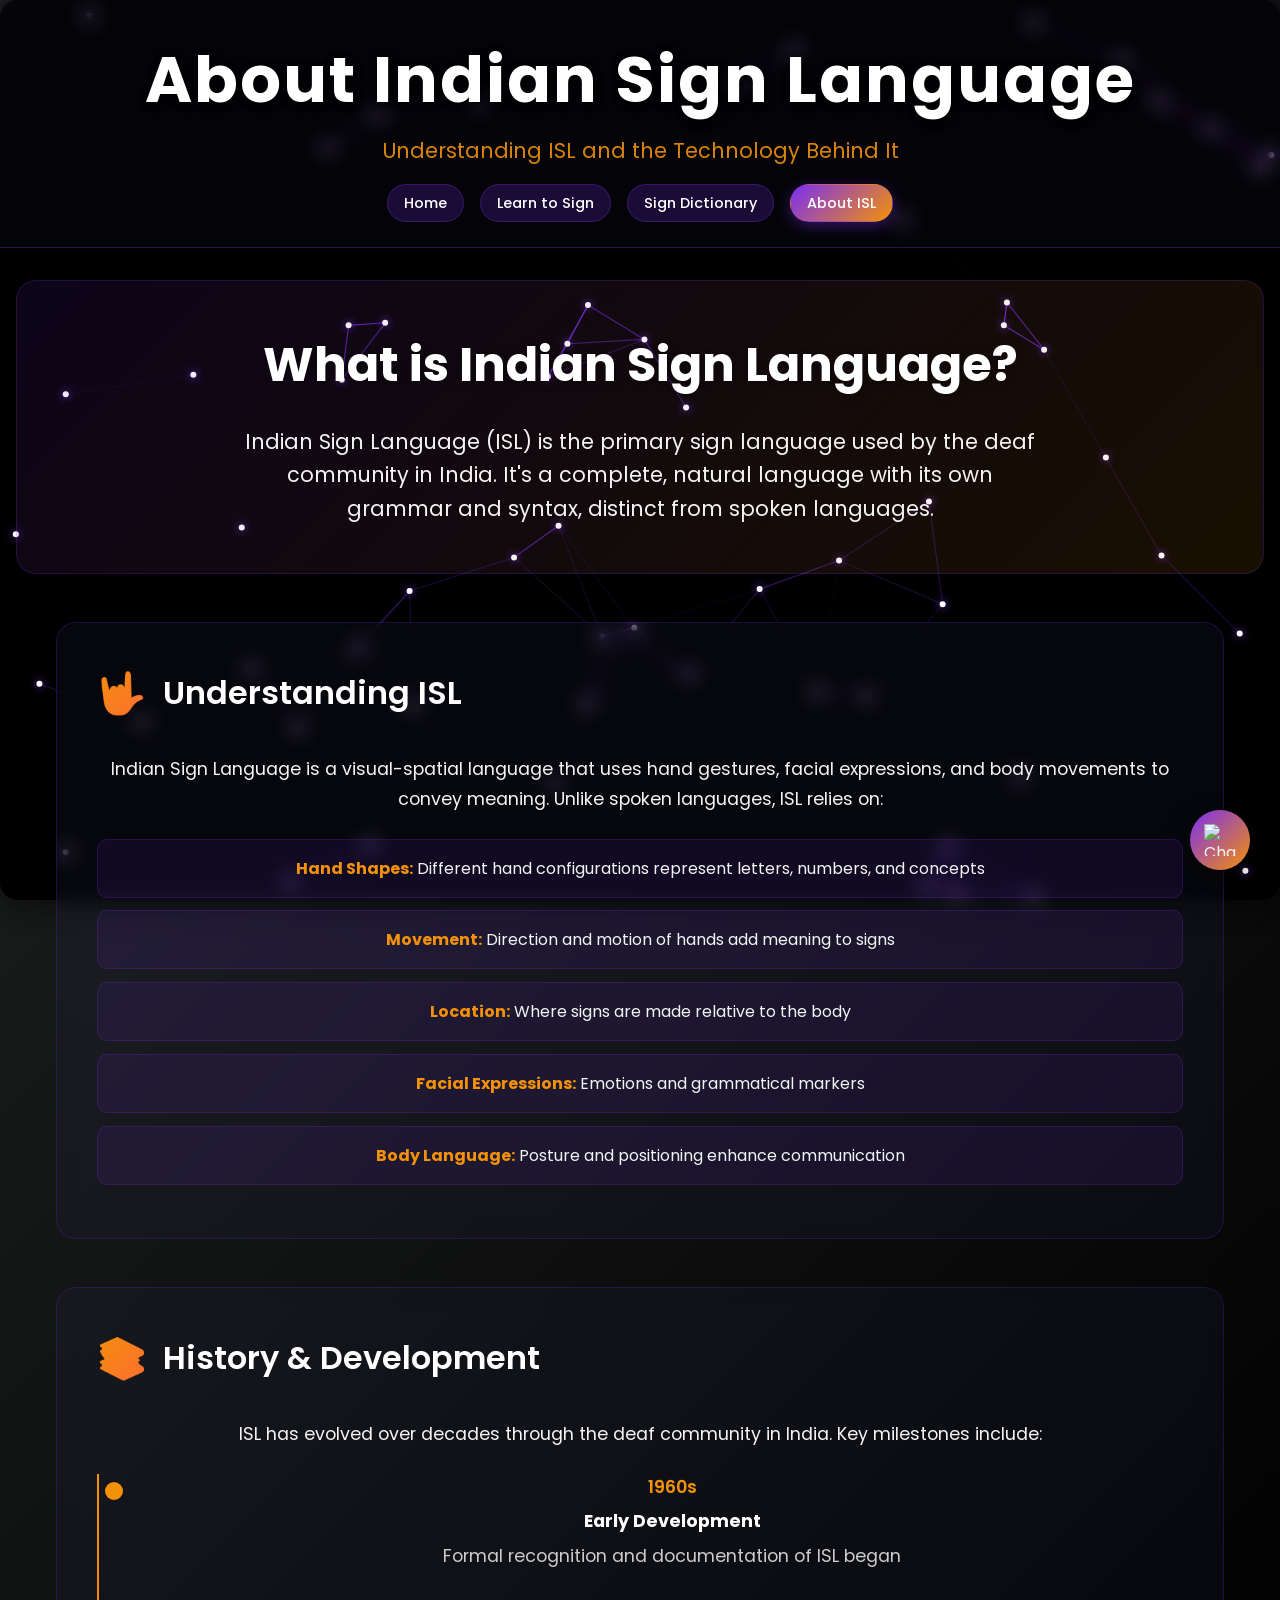
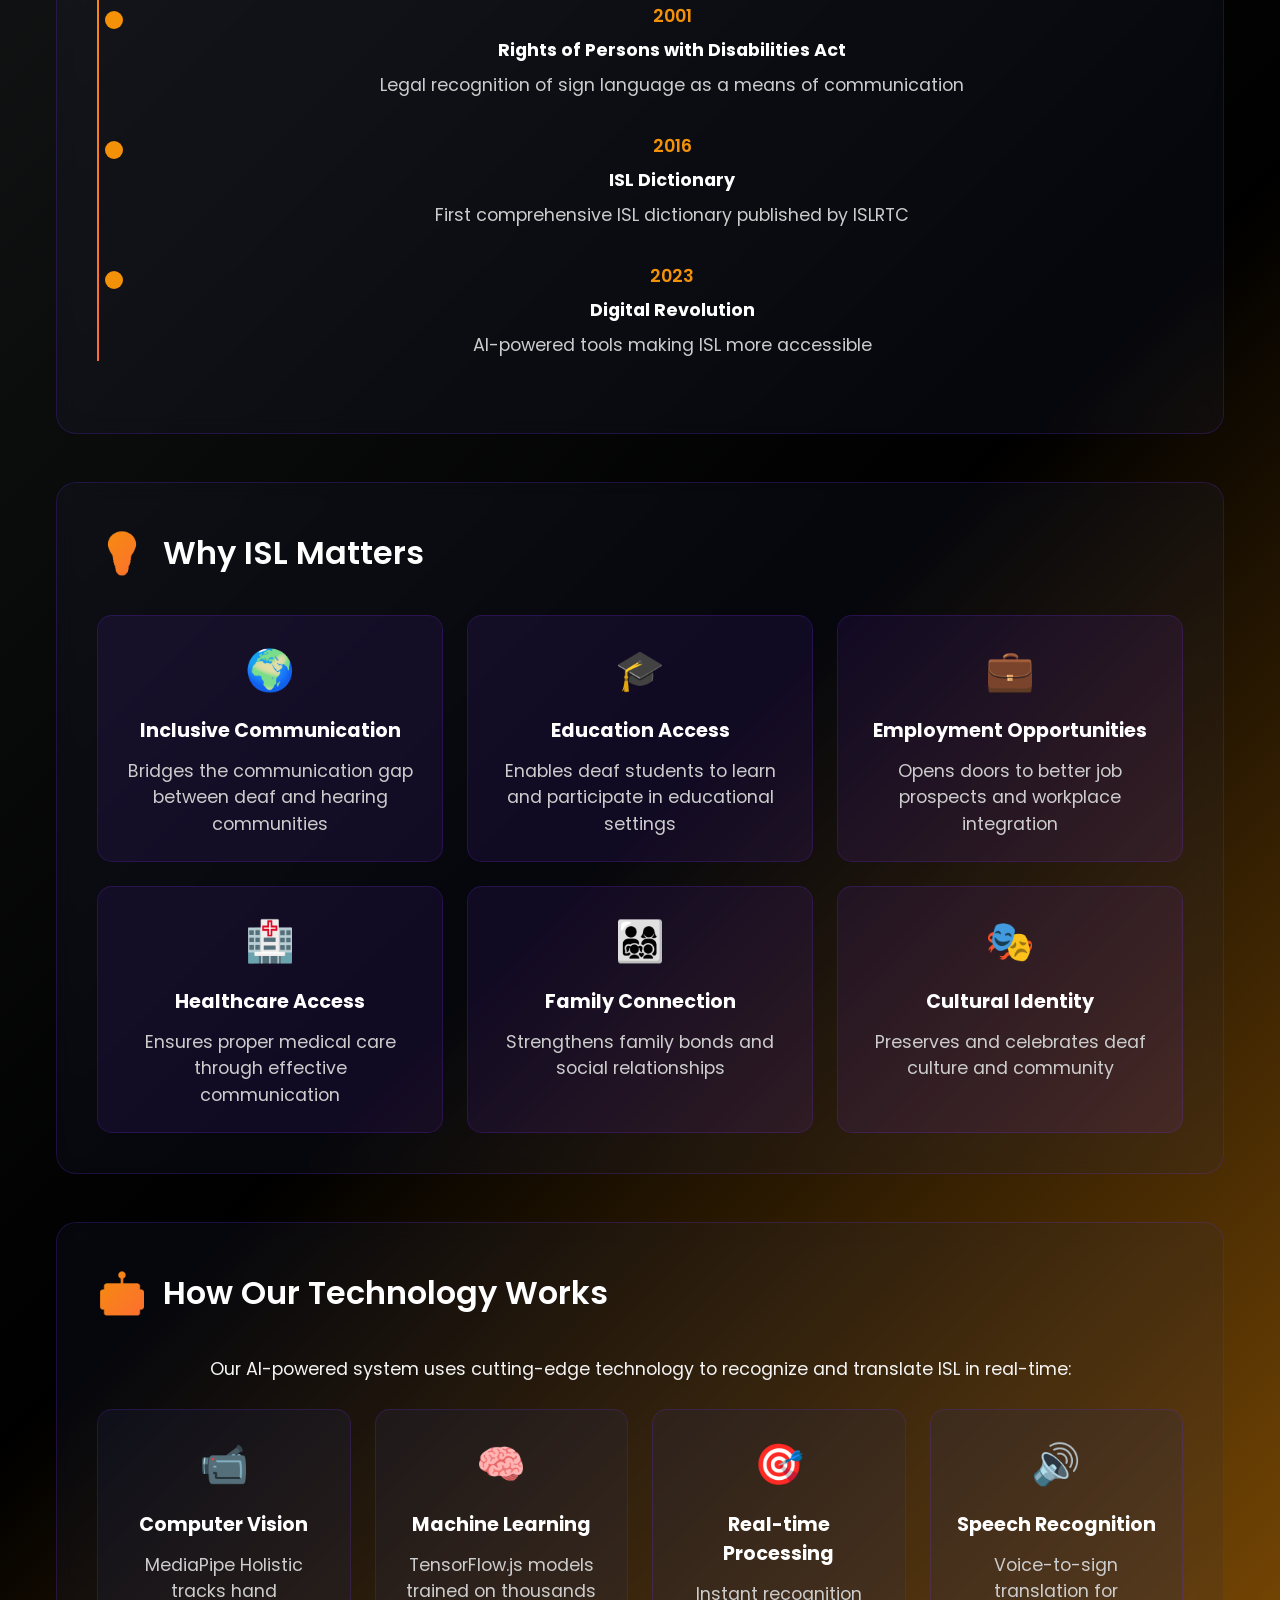
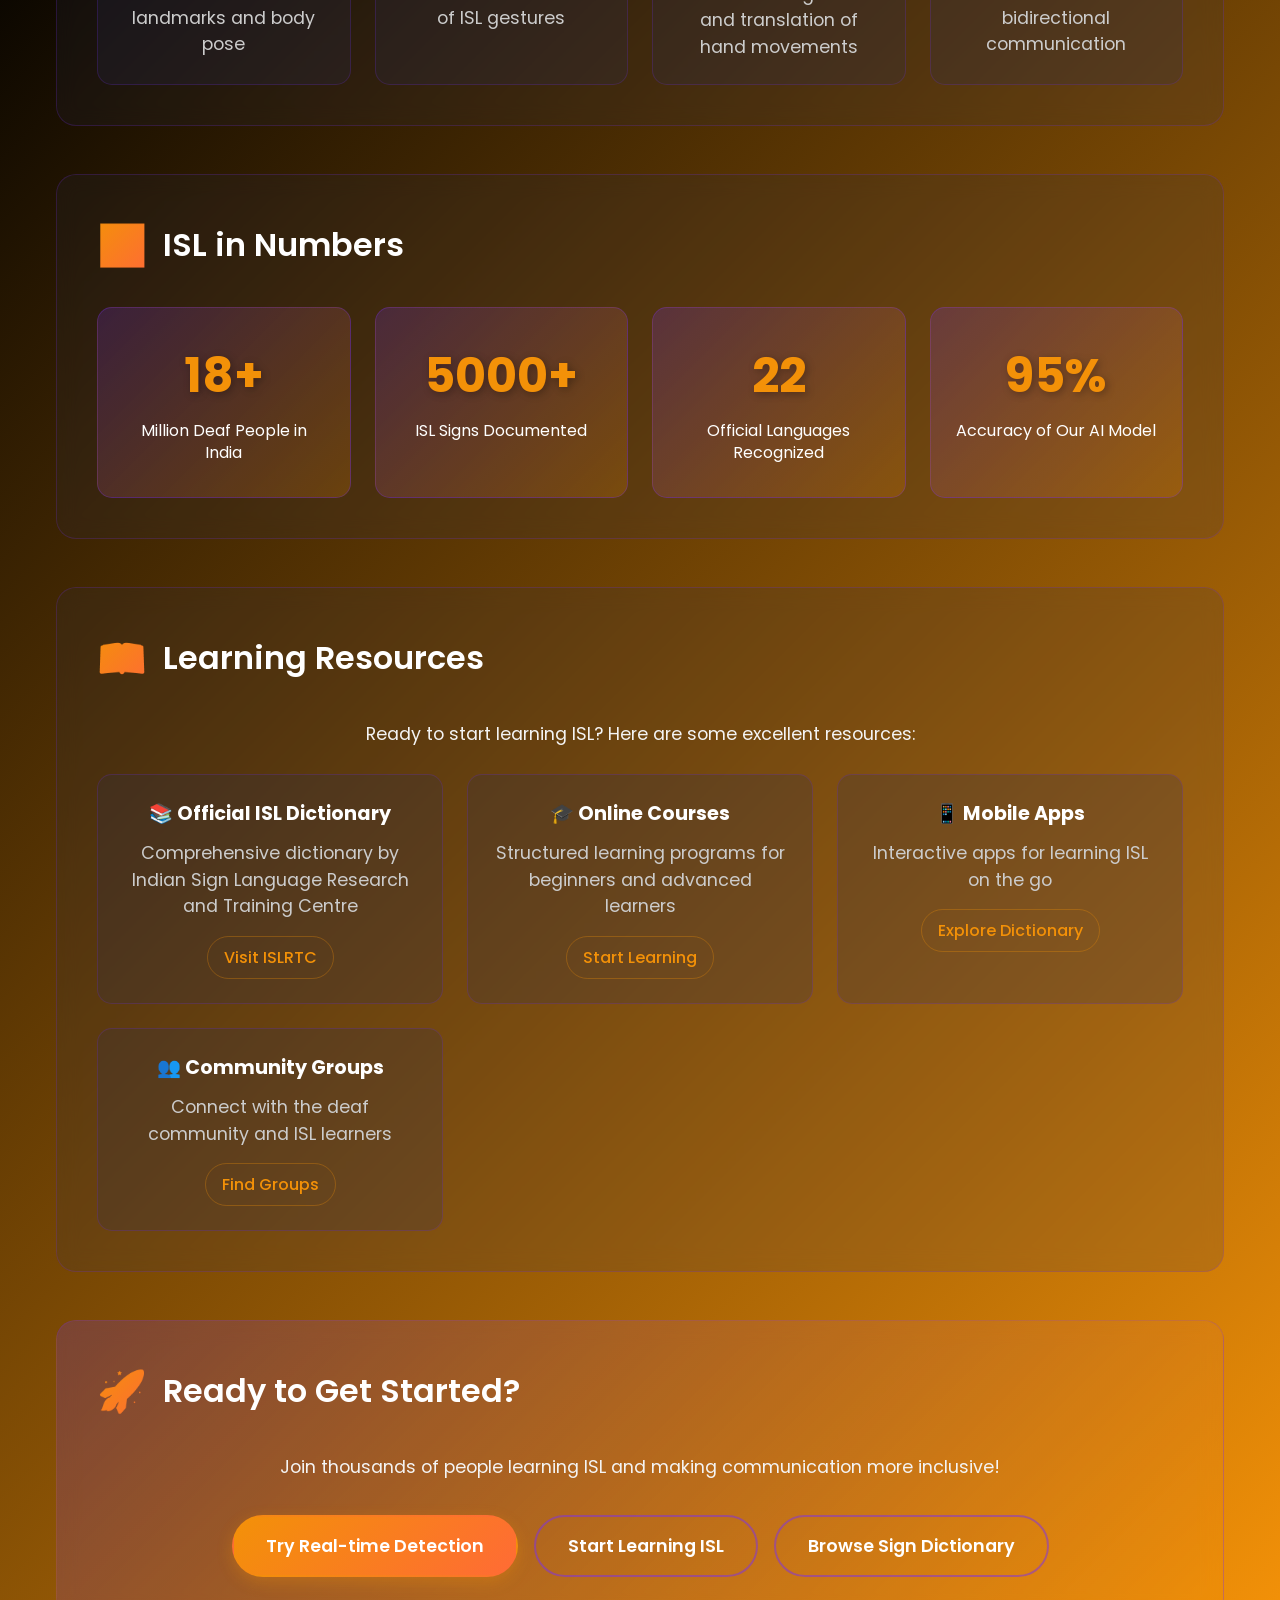
==== commit 9ed7badf: "fucking perfect(improving thr ui)" ====
--- a/src/pages/about.html
+++ b/src/pages/about.html
@@ -27,8 +27,6 @@
                     <li><a href="../../index.html" class="nav-link">Home</a></li>
                     <li><a href="learn.html" class="nav-link">Learn to Sign</a></li>
                     <li><a href="dictionary.html" class="nav-link">Sign Dictionary</a></li>
-                    <li><a href="character.html" class="nav-link">Character Recognition</a></li>
-                    <li><a href="realtime.html" class="nav-link">Real-time Detection</a></li>
                     <li><a href="about.html" class="nav-link active">About ISL</a></li>
                 </ul>
             </nav>
--- a/src/css/style.css
+++ b/src/css/style.css
@@ -484,6 +484,17 @@
     animation: pulse-recording 1.5s infinite;
 }
 
+.mic-button:disabled {
+    background: linear-gradient(135deg, #ccc, #999);
+    cursor: not-allowed;
+    opacity: 0.6;
+}
+
+.mic-button:disabled:hover {
+    transform: none;
+    box-shadow: 0 8px 25px rgba(123, 47, 242, 0.4);
+}
+
 @keyframes pulse-recording {
     0%, 100% { 
         transform: scale(1);
@@ -514,6 +525,21 @@
     color: #f39108;
     font-size: 1rem;
     font-weight: 500;
+}
+
+#audio-status-text.error {
+    color: #ff4444;
+    font-weight: 600;
+}
+
+#audio-status-text.success {
+    color: #4CAF50;
+    font-weight: 600;
+}
+
+#audio-status-text.warning {
+    color: #ff9800;
+    font-weight: 600;
 }
 
 .audio-output {
